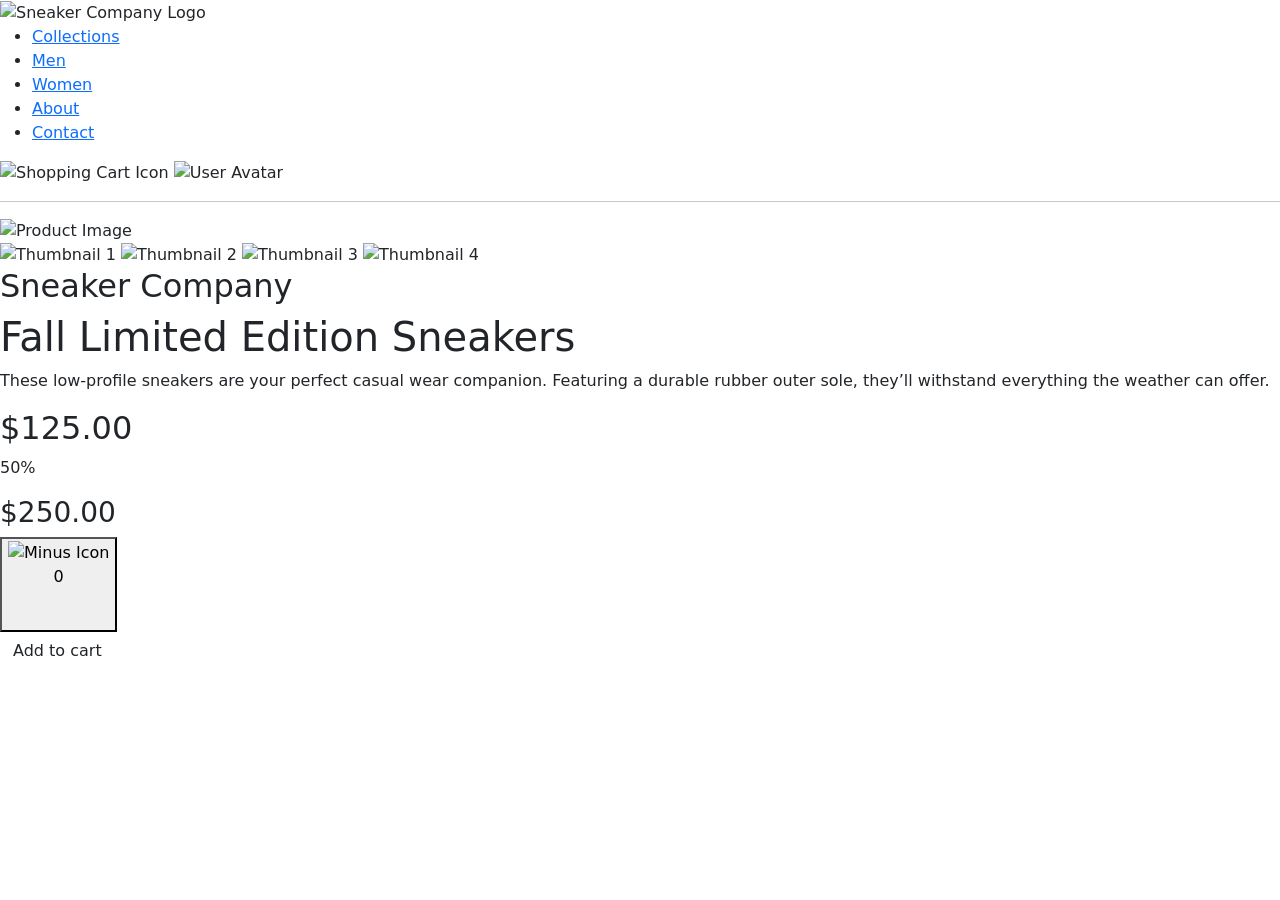
==== index.html @ 97aae7c5 "fix: index move to root" ====
<!DOCTYPE html>
<html lang="en">
<head>
  <meta charset="UTF-8">
  <meta name="viewport" content="width=device-width, initial-scale=1.0"> <!-- displays site properly based on user's device -->

  <link rel="icon" type="image/png" sizes="32x32" href="./images/favicon-32x32.png">
  <link href="https://cdn.jsdelivr.net/npm/bootstrap@5.3.8/dist/css/bootstrap.min.css" rel="stylesheet" integrity="sha384-sRIl4kxILFvY47J16cr9ZwB07vP4J8+LH7qKQnuqkuIAvNWLzeN8tE5YBujZqJLB" crossorigin="anonymous">
  <!-- Basic Icons -->
<link href="https://cdn.boxicons.com/3.0.8/fonts/basic/boxicons.min.css" rel="stylesheet">
<!-- Filled Icons -->
<link href="https://cdn.boxicons.com/3.0.8/fonts/filled/boxicons-filled.min.css" rel="stylesheet">
<!-- Brand Icons -->
<link href="https://cdn.boxicons.com/3.0.8/fonts/brands/boxicons-brands.min.css" rel="stylesheet">
  <title>Frontend Mentor | E-commerce product page</title>

  <!-- Feel free to remove these styles or customise in your own stylesheet 👍 -->
<link rel="stylesheet" href="./">
</head>
<body>

<nav>
<div class="left-side">
  <div class="logo">
<img src="./images/logo.svg" alt="Sneaker Company Logo">
</div>
<div class="nav-links">
  <ul>
    <li><a href="">Collections</a></li>
    <li><a href="">Men</a></li>     
      <li><a href="">Women</a></li>
      <li><a href="">About</a></li>
      <li><a href="">Contact</a></li>
  </ul>
</div>
</div>

<div class="right-side">
<img src="./images/icon-cart.svg" alt="Shopping Cart Icon" class="cart">
<img src="./images/image-avatar.png" alt="User Avatar" class="avatar">
</div>

</nav>
<hr>
<section>
  <div class="image-details">
    <div class="first-image">
<img src="./images/image-product-1.jpg" alt="Product Image" class="product-image">
    </div>
    

    <div>
      <div class="thumbnails">
        <img src="./images/image-product-1-thumbnail.jpg" alt="Thumbnail 1" class="thumbnail">
        <img src="./images/image-product-2-thumbnail.jpg" alt="Thumbnail 2" class="thumbnail">
        <img src="./images/image-product-3-thumbnail.jpg" alt="Thumbnail 3" class="thumbnail">
        <img src="./images/image-product-4-thumbnail.jpg" alt="Thumbnail 4" class="thumbnail">
      </div>
    </div>
  </div>
  <div class="text-details">
 <h2 class="sneaker"> Sneaker Company</h2>

 <h1 class="first-header"> Fall Limited Edition Sneakers</h1>

  <p class="texts">These low-profile sneakers are your perfect casual wear companion. Featuring a 
  durable rubber outer sole, they’ll withstand everything the weather can offer.
</p>
<div class="prices">
 <h2 class="first-price"> $125.00</h2>
  <p class="promo">50%</p>
</div>
<h3 class="old-price">  $250.00</h3>

<div class="buy">
  <div class="quantity">
  <button>
    <img src="./images/icon-minus.svg" alt="Minus Icon">
    <p>0</p>
    <img src="./images/icon-plus.svg" alt="">
  </button>
  </div>
<button class="btn"> 
   <p> <i class="bx bx-cart-alt-2"></i>Add to cart</p>
</button>
</div>
 
  </div>
</section>
<!-- 
  
  <footer class="attribution">
    Challenge by <a href="https://www.frontendmentor.io?ref=challenge">Frontend Mentor</a>. 
    Coded by <a href="#">Your Name Here</a>.
  </footer> -->
  <script src="https://cdn.jsdelivr.net/npm/bootstrap@5.3.8/dist/js/bootstrap.bundle.min.js" integrity="sha384-FKyoEForCGlyvwx9Hj09JcYn3nv7wiPVlz7YYwJrWVcXK/BmnVDxM+D2scQbITxI" crossorigin="anonymous"></script>
  <script src="/script.js"></script>
</body>
</html>
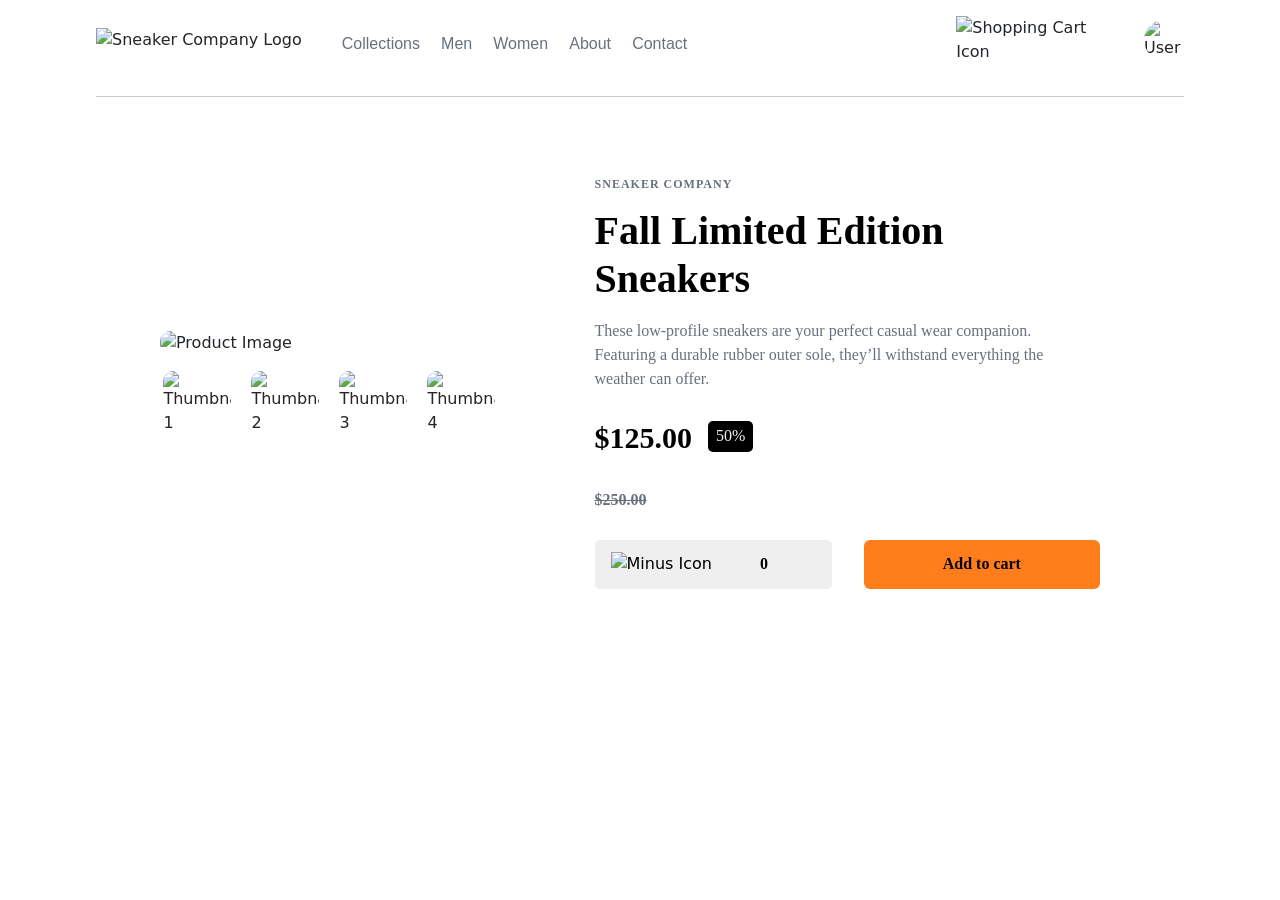
==== commit e6804ba2: "fix: style absence" ====
--- a/index.html
+++ b/index.html
@@ -15,7 +15,7 @@
   <title>Frontend Mentor | E-commerce product page</title>
 
   <!-- Feel free to remove these styles or customise in your own stylesheet 👍 -->
-<link rel="stylesheet" href="./">
+<link rel="stylesheet" href="./style.css">
 </head>
 <body>
 
--- a/style.css
+++ b/style.css
@@ -0,0 +1,207 @@
+@import url("https://fonts.googleapis.com/css2?family=Kumbh+Sans:wght,YOPQ@100..900,300&display=swap");
+body {
+  padding: 0 6rem;
+}
+nav {
+  display: flex;
+  justify-content: space-between;
+  align-items: center;
+}
+.nav-links {
+  display: flex;
+  align-items: left;
+  justify-content: left;
+
+}
+.nav-links li {
+  list-style: none;
+  display: inline-block;
+  align-items: start;
+  padding: .5rem;
+  margin-top:1.5rem;
+}
+.nav-links a {
+  text-decoration: none;
+  color: hsl(219, 9%, 45%);
+  font-weight: 400;
+  font-family:
+    Kumbh Sans,
+    sans-serif;
+    display: flex;
+    
+    text-align: center;
+    align-items: center;
+}
+.left-side {
+ display: flex;
+  align-items: center;
+  justify-content: center;
+
+}
+.right-side {
+  display:flex;
+  align-items: center;
+  justify-content: space-between;
+  gap: 1.2rem;
+}
+
+.avatar {
+  width: 40px;
+  height: 40px;
+  border-radius: 50%;
+  margin-left: 3%;
+}
+
+section {
+  display: flex;
+  align-items: center;
+  justify-content: space-between;
+  padding: 4rem 0;
+  gap: 2rem;
+
+}
+.image-details{
+    display: flex;
+    flex-direction: column;
+    gap: 1rem;
+    padding: 0 4rem;
+}
+.first-image{
+    display: flex;
+    align-items: center;
+    justify-content: center;
+}
+.first-image img{   
+    width:100%;
+ border-radius: 10px;
+
+}
+.thumbnails{
+    display: flex;
+    flex-direction: row;
+    align-items: center;
+    justify-content: center;
+    gap: 6%;
+}
+.thumbnails img{
+    width: 20%;
+    border-radius: 10px;
+    cursor: pointer;
+}
+.text-details{
+    display: flex;
+    flex-direction: column;
+    gap: .5rem;
+    
+}
+.sneaker{
+    font-family: 'Kumbh Sans';
+    letter-spacing: 1px;
+    color: hsl(219, 9%, 45%);
+    text-transform: uppercase;
+    font-size: 12px;
+    font-weight: 700;
+}
+.first-header{
+    font-family: 'Kumbh Sans';
+    color: hsl(0, 0%, 0%);
+    width: 70%;
+    font-weight: 700;
+}
+.texts{
+    font-family: 'Kumbh Sans';
+    color: hsl(219, 9%, 45%);
+    width: 80%;
+    font-weight: 400;
+    line-height: 1.5rem;
+}
+.prices{
+    display: flex;
+    align-items: center;
+    gap: 1rem;
+}
+.first-price{
+    font-family: 'Kumbh Sans';
+    color: hsl(0, 0%, 0%);
+    font-size: 30px;
+    font-weight: 700;
+}
+.promo{
+    font-family: 'Kumbh Sans';
+    color: hsl(223, 64%, 98%);
+    background-color: hsl(0, 0%, 0%);
+    padding: .2rem .5rem;
+    border-radius: 5px;
+    font-weight: 500;
+   margin-top: 1%;
+
+}
+.old-price{
+    font-family: 'Kumbh Sans';
+    color: hsl(219, 9%, 45%);
+    text-decoration: line-through;
+    font-size: 16px;
+    font-weight: 700;
+    line-height: 3rem;
+}
+.buy{
+    display: flex;
+    gap: 2rem;
+    border: none;
+}
+.quantity button {
+    display: flex;
+    align-items: center;
+    gap: 3rem;
+    border: none;
+    padding:.8rem 1rem;
+    border-radius: 5px;
+
+}
+.quantity p{
+    font-family: 'Kumbh Sans';
+    color: hsl(0, 0%, 0%);
+    font-size: 16px;
+    text-align: center;
+    font-weight: 700;
+    margin: 0 auto;
+}
+.quantity{
+    border: none;
+}
+.btn{
+    background-color:hsl(26, 100%, 55%) ;
+    font-size: 16px;
+    width: 40%;
+    color: black;
+    font-family: 'Kumbh Sans';
+    font-weight: 700;
+    display: flex;
+    align-items: center;
+    text-align: center;
+    justify-content: space-between;
+    transition: ease-in .2s;
+    border: none;
+}
+.btn i{
+    font-size: 20px;
+    color: black;
+    text-align: center;
+
+}
+.btn p{
+     font-family: 'Kumbh Sans';
+    color: hsl(0, 0%, 0%);
+    font-size: 16px;
+    text-align: center;
+    font-weight: 700;
+    margin: 0 auto;
+    display: flex;
+    align-items: center;
+    justify-content: space-between;
+}
+.btn:hover{
+    background-color: hsl(25, 100%, 94%);
+    cursor: pointer;
+    transition: ease-in;
+}
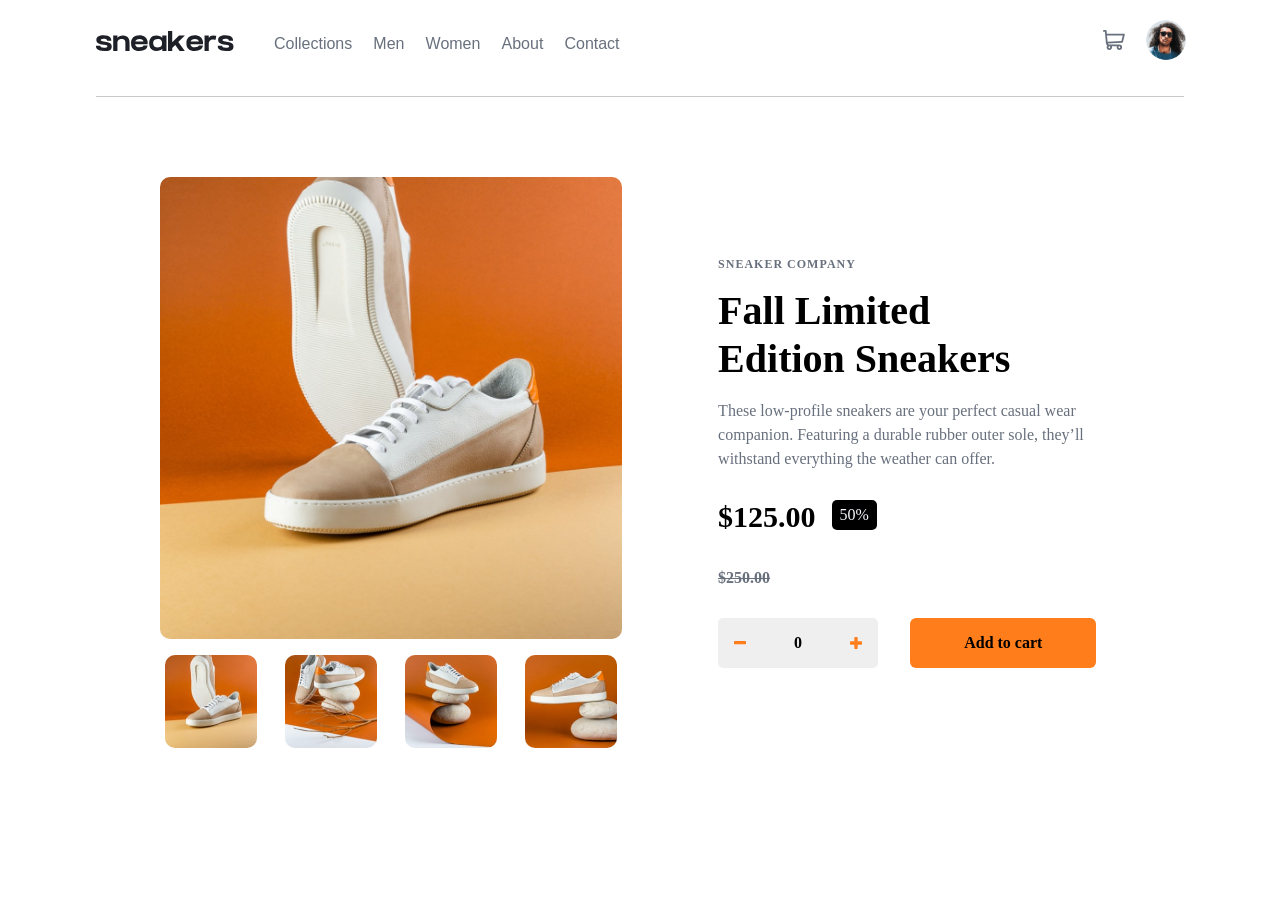
==== commit 27696dd2: "fix: images absence" ====
--- a/index.html
+++ b/index.html
@@ -22,7 +22,7 @@
 <nav>
 <div class="left-side">
   <div class="logo">
-<img src="./images/logo.svg" alt="Sneaker Company Logo">
+<img src="./ecommerce-product-page-main/images/logo.svg" alt="Sneaker Company Logo">
 </div>
 <div class="nav-links">
   <ul>
@@ -36,8 +36,8 @@
 </div>
 
 <div class="right-side">
-<img src="./images/icon-cart.svg" alt="Shopping Cart Icon" class="cart">
-<img src="./images/image-avatar.png" alt="User Avatar" class="avatar">
+<img src="./ecommerce-product-page-main/images/icon-cart.svg" alt="Shopping Cart Icon" class="cart">
+<img src="./ecommerce-product-page-main/images/image-avatar.png" alt="User Avatar" class="avatar">
 </div>
 
 </nav>
@@ -45,16 +45,16 @@
 <section>
   <div class="image-details">
     <div class="first-image">
-<img src="./images/image-product-1.jpg" alt="Product Image" class="product-image">
+<img src="./ecommerce-product-page-main/images/image-product-1.jpg" alt="Product Image" class="product-image">
     </div>
     
 
     <div>
       <div class="thumbnails">
-        <img src="./images/image-product-1-thumbnail.jpg" alt="Thumbnail 1" class="thumbnail">
-        <img src="./images/image-product-2-thumbnail.jpg" alt="Thumbnail 2" class="thumbnail">
-        <img src="./images/image-product-3-thumbnail.jpg" alt="Thumbnail 3" class="thumbnail">
-        <img src="./images/image-product-4-thumbnail.jpg" alt="Thumbnail 4" class="thumbnail">
+        <img src="./ecommerce-product-page-main/images/image-product-1-thumbnail.jpg" alt="Thumbnail 1" class="thumbnail">
+        <img src="./ecommerce-product-page-main/images/image-product-2-thumbnail.jpg" alt="Thumbnail 2" class="thumbnail">
+        <img src="./ecommerce-product-page-main/images/image-product-3-thumbnail.jpg" alt="Thumbnail 3" class="thumbnail">
+        <img src="./ecommerce-product-page-main/images/image-product-4-thumbnail.jpg" alt="Thumbnail 4" class="thumbnail">
       </div>
     </div>
   </div>
@@ -75,9 +75,9 @@
 <div class="buy">
   <div class="quantity">
   <button>
-    <img src="./images/icon-minus.svg" alt="Minus Icon">
+    <img src="./ecommerce-product-page-main/images/icon-minus.svg" alt="Minus Icon">
     <p>0</p>
-    <img src="./images/icon-plus.svg" alt="">
+    <img src="./ecommerce-product-page-main/images/icon-plus.svg" alt="">
   </button>
   </div>
 <button class="btn"> 
